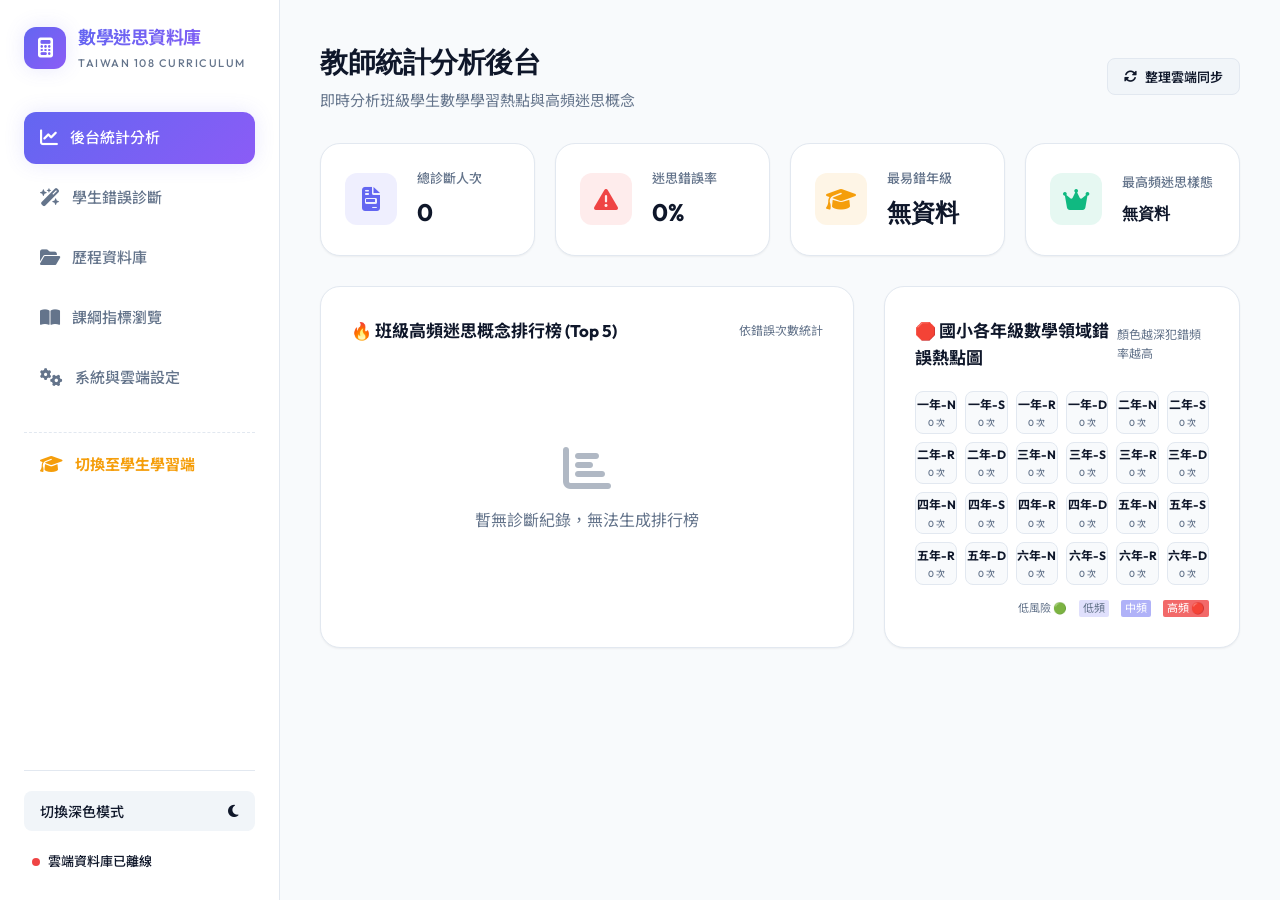
==== index.html @ 1e5485e3 "Initial commit of math misconception database" ====
<!DOCTYPE html>
<html lang="zh-Hant" data-theme="light">
<head>
    <meta charset="UTF-8">
    <meta name="viewport" content="width=device-width, initial-scale=1.0">
    <title>學生迷思概念資料庫</title>
    <!-- FontAwesome 圖標庫 -->
    <link rel="stylesheet" href="https://cdnjs.cloudflare.com/ajax/libs/font-awesome/6.4.0/css/all.min.css">
    <!-- 主樣式表 -->
    <link rel="stylesheet" href="style.css">
</head>
<body>

    <div class="app-container">
        <!-- 側邊導覽列 -->
        <aside class="sidebar">
            <div class="brand-section">
                <div class="brand-logo">
                    <i class="fa-solid fa-calculator"></i>
                </div>
                <div class="brand-name">
                    <h1>數學迷思資料庫</h1>
                    <p>Taiwan 108 Curriculum</p>
                </div>
            </div>

            <nav class="nav-menu">
                <div class="nav-item active" id="nav-dashboard" onclick="switchView('dashboard')">
                    <i class="fa-solid fa-chart-line"></i>
                    <span>後台統計分析</span>
                </div>
                <div class="nav-item" id="nav-diagnostic" onclick="switchView('diagnostic')">
                    <i class="fa-solid fa-wand-magic-sparkles"></i>
                    <span>學生錯誤診斷</span>
                </div>
                <div class="nav-item" id="nav-records" onclick="switchView('records')">
                    <i class="fa-solid fa-folder-open"></i>
                    <span>歷程資料庫</span>
                </div>
                <div class="nav-item" id="nav-curriculum" onclick="switchView('curriculum')">
                    <i class="fa-solid fa-book-open"></i>
                    <span>課綱指標瀏覽</span>
                </div>
                <div class="nav-item" id="nav-settings" onclick="switchView('settings')">
                    <i class="fa-solid fa-gears"></i>
                    <span>系統與雲端設定</span>
                </div>
                <a href="student.html" class="nav-item" style="text-decoration: none; margin-top: 20px; border-top: 1px dashed var(--border-color); border-radius: 0; padding-top: 20px;">
                    <i class="fa-solid fa-graduation-cap" style="color: #f59e0b;"></i>
                    <span style="color: #f59e0b; font-weight: bold;">切換至學生學習端</span>
                </a>
            </nav>

            <div class="sidebar-footer">
                <button class="theme-toggle-btn" onclick="toggleTheme()">
                    <span>切換深色模式</span>
                    <i class="fa-solid fa-moon" id="theme-icon"></i>
                </button>
                <div class="cloud-status">
                    <span class="status-dot" id="db-status-dot"></span>
                    <span id="db-status-text">雲端資料庫已離線</span>
                </div>
            </div>
        </aside>

        <!-- 主內容區域 -->
        <main class="main-content">

            <!-- VIEW 1: 後台統計分析 (Dashboard) -->
            <div id="view-dashboard" class="view-panel active">
                <div class="page-header">
                    <div>
                        <h2>教師統計分析後台</h2>
                        <p>即時分析班級學生數學學習熱點與高頻迷思概念</p>
                    </div>
                    <div>
                        <button class="btn btn-secondary btn-sm" onclick="syncDataFromServer()">
                            <i class="fa-solid fa-rotate"></i> 整理雲端同步
                        </button>
                    </div>
                </div>

                <!-- 統計摘要區 -->
                <div class="dashboard-stats">
                    <div class="card stat-card">
                        <div class="stat-icon primary">
                            <i class="fa-solid fa-file-invoice"></i>
                        </div>
                        <div class="stat-info">
                            <h4>總診斷人次</h4>
                            <p id="stat-total-diagnoses">0</p>
                        </div>
                    </div>
                    <div class="card stat-card">
                        <div class="stat-icon danger">
                            <i class="fa-solid fa-triangle-exclamation"></i>
                        </div>
                        <div class="stat-info">
                            <h4>迷思錯誤率</h4>
                            <p id="stat-error-rate">0%</p>
                        </div>
                    </div>
                    <div class="card stat-card">
                        <div class="stat-icon warning">
                            <i class="fa-solid fa-graduation-cap"></i>
                        </div>
                        <div class="stat-info">
                            <h4>最易錯年級</h4>
                            <p id="stat-worst-grade">無資料</p>
                        </div>
                    </div>
                    <div class="card stat-card">
                        <div class="stat-icon success">
                            <i class="fa-solid fa-crown"></i>
                        </div>
                        <div class="stat-info">
                            <h4>最高頻迷思樣態</h4>
                            <p id="stat-worst-misconception" style="font-size: 16px; margin-top: 8px;">無資料</p>
                        </div>
                    </div>
                </div>

                <!-- 圖表區 -->
                <div class="dashboard-charts">
                    <!-- 迷思排行榜 (SVG 繪製) -->
                    <div class="card chart-card">
                        <div class="chart-header">
                            <h3>🔥 班級高頻迷思概念排行榜 (Top 5)</h3>
                            <span class="upload-hint">依錯誤次數統計</span>
                        </div>
                        <div id="bar-chart-container" class="svg-chart-container">
                            <div class="result-placeholder" style="width: 100%;">
                                <i class="fa-solid fa-chart-bar"></i>
                                <p>暫無診斷紀錄，無法生成排行榜</p>
                            </div>
                        </div>
                    </div>

                    <!-- 年級/領域 學習熱點熱力圖 -->
                    <div class="card chart-card">
                        <div class="chart-header">
                            <h3>🛑 國小各年級數學領域錯誤熱點圖</h3>
                            <span class="upload-hint">顏色越深犯錯頻率越高</span>
                        </div>
                        <div class="heatmap-grid" id="heatmap-grid-container">
                            <!-- 由 JavaScript 動態渲染 6個年級 x 4個範疇 (N,S,R,D) -->
                        </div>
                        <div style="display: flex; justify-content: flex-end; gap: 12px; margin-top: 15px; font-size: 11px; color: var(--text-muted);">
                            <span>低風險 🟢</span>
                            <span style="background-color: rgba(99, 102, 241, 0.2); padding: 0 4px; border-radius: 2px;">低頻</span>
                            <span style="background-color: rgba(99, 102, 241, 0.5); padding: 0 4px; border-radius: 2px; color: white;">中頻</span>
                            <span style="background-color: rgba(239, 68, 68, 0.8); padding: 0 4px; border-radius: 2px; color: white;">高頻 🔴</span>
                        </div>
                    </div>
                </div>
            </div>

            <!-- VIEW 2: 學生錯誤診斷 (Diagnostic Tool) -->
            <div id="view-diagnostic" class="view-panel">
                <div class="page-header">
                    <div>
                        <h2>學生計算過程診斷</h2>
                        <p>輸入題目並上傳學生的手寫計算圖片，讓 Gemini AI 智慧分析錯誤類型與迷思概念</p>
                    </div>
                </div>

                <!-- API Key 未設定警告橫幅 -->
                <div id="api-warning-banner" class="api-warning-banner" style="display: none;">
                    <div class="warning-icon"><i class="fa-solid fa-triangle-exclamation"></i></div>
                    <div class="warning-text" style="flex-grow: 1;">
                        <strong>提醒：</strong> 本機尚未設定 Google Gemini API Key。您可以在此貼入金鑰，或切換至免金鑰的本地 AI 引擎：
                    </div>
                    <div class="quick-api-input" style="gap: 8px; flex-wrap: wrap;">
                        <input type="password" id="banner-api-key" placeholder="貼上 Groq API Key" style="max-width: 180px;">
                        <button onclick="saveQuickApiKey()">儲存金鑰</button>
                        <button onclick="switchToLocalEngine('local-simulation')" style="background-color: var(--success); color: white;">使用本地模擬 AI (免金鑰)</button>
                        <button onclick="switchToLocalEngine('local-ollama')" style="background-color: var(--secondary); color: white;">使用本地 Ollama</button>
                    </div>
                </div>

                <div class="split-layout">
                    <!-- 左側：輸入與上傳區 -->
                    <div class="card">
                        <h3 style="font-size: 18px; margin-bottom: 20px; font-weight: 700;">上傳診斷資料</h3>
                        
                        <div class="form-row">
                            <div class="form-group">
                                <label class="form-label" for="diag-student-name">學生姓名 <span style="color:var(--danger)">*</span></label>
                                <input type="text" id="diag-student-name" class="form-control" placeholder="輸入姓名 (例如：張小明)">
                            </div>
                            <div class="form-group">
                                <label class="form-label" for="diag-grade">年級 <span style="color:var(--danger)">*</span></label>
                                <select id="diag-grade" class="form-control">
                                    <option value="1">一年級</option>
                                    <option value="2">二年級</option>
                                    <option value="3">三年級</option>
                                    <option value="4">四年級</option>
                                    <option value="5" selected>五年級</option>
                                    <option value="6">六年級</option>
                                </select>
                            </div>
                        </div>

                        <div class="form-group">
                            <label class="form-label" for="diag-question">數學題目內容 <span style="font-weight: normal; font-size: 12px; color: var(--text-muted);">（若上傳的圖片中已包含題目內容，此欄可不填）</span></label>
                            <textarea id="diag-question" class="form-control" rows="2" placeholder="請輸入完整的數學問題（若已上傳合併題目與算式的照片，此欄可留空）"></textarea>
                        </div>

                        <div class="form-group">
                            <label class="form-label">計算過程圖片上傳 (支援手寫算式分析) <span style="color:var(--danger)">*</span></label>
                            <div class="upload-container" id="image-upload-zone" onclick="triggerFileInput()">
                                <div class="upload-icon">
                                    <i class="fa-solid fa-camera"></i>
                                </div>
                                <div class="upload-text">點擊此處 <span>拍照</span> 或 <span>上傳計算過程照片</span></div>
                                <div class="upload-hint">支援 JPG、PNG 圖片，檔案小於 5MB</div>
                                <input type="file" id="diag-image-file" style="display: none;" accept="image/*" onchange="handleFileSelect(event)">
                            </div>
                            <div class="preview-container" id="image-preview-container">
                                <img src="" id="image-preview" class="preview-image" alt="計算過程預覽">
                                <button class="remove-preview-btn" onclick="removeImagePreview()"><i class="fa-solid fa-xmark"></i></button>
                            </div>
                        </div>

                        <div class="form-group">
                            <label class="form-label" for="diag-calculation-text">計算過程文字 (選填 - 手打或 AI OCR 自動填入)</label>
                            <textarea id="diag-calculation-text" class="form-control" rows="2" placeholder="若無圖片，亦可直接在此輸入學生的計算步驟 (例如：1/2 + 1/3 = (1+1)/(2+3) = 2/5)"></textarea>
                        </div>

                        <div style="display: flex; gap: 12px; margin-top: 30px;">
                            <button class="btn btn-primary" id="btn-submit-diagnosis" onclick="runDiagnosis()" style="flex-grow: 1;">
                                <i class="fa-solid fa-brain"></i> 開始 AI 智慧診斷
                            </button>
                            <button class="btn btn-secondary" onclick="clearDiagnosisForm()">
                                重設
                            </button>
                        </div>
                    </div>

                    <!-- 右側：即時診斷結果 -->
                    <div class="card" id="diagnostic-result-panel" style="min-height: 500px;">
                        <div class="result-placeholder" id="diag-result-empty">
                            <i class="fa-solid fa-clipboard-question"></i>
                            <h3>等待診斷輸入</h3>
                            <p>在左側輸入學生計算資料並點選「開始 AI 智慧診斷」，診斷報告將呈現在此。</p>
                        </div>

                        <!-- 讀取狀態 -->
                        <div class="result-placeholder" id="diag-result-loading" style="display: none;">
                            <div class="spinner spinner-dark" style="width: 50px; height: 50px; border-width: 5px; margin-bottom: 20px;"></div>
                            <h3>AI 正在解析計算過程與手寫原圖...</h3>
                            <p id="loading-tip">正在提取算式並對比 108 課綱指標...</p>
                        </div>

                        <!-- 實際報告面板 -->
                        <div class="diagnostic-result-card" id="diag-result-content" style="display: none;">
                            <div style="display: flex; justify-content: space-between; align-items: flex-start; border-bottom: 1px solid var(--border-color); padding-bottom: 16px;">
                                <div>
                                    <h3 style="font-size: 20px; font-weight: 700;" id="result-student-title">學生：張小明</h3>
                                    <p class="upload-hint" id="result-date-title">診斷時間：2026/06/13</p>
                                </div>
                                <div id="result-correct-badge">
                                    <span class="badge badge-danger"><i class="fa-solid fa-circle-xmark"></i> 計算錯誤</span>
                                </div>
                            </div>

                            <div class="result-badge-row">
                                <span class="badge badge-info" id="result-grade-badge">五年級</span>
                                <span class="badge badge-primary" id="result-node-badge" style="background-color:rgba(99, 102, 241, 0.1); color:var(--primary);">N-5-4 異分母加減</span>
                            </div>

                            <div class="form-group">
                                <div class="result-section-title">對應課綱指標說明</div>
                                <p id="result-node-desc" style="font-size: 14px; color: var(--text-muted); padding-left: 4px;">利用通分進行異分母分數的加法與減法計算。</p>
                            </div>

                            <div class="form-group">
                                <div class="result-section-title">定位數學迷思概念樣態</div>
                                <div style="background-color: rgba(239, 68, 68, 0.04); border: 1px solid rgba(239, 68, 68, 0.15); border-radius: var(--radius-sm); padding: 14px;">
                                    <h4 style="font-size: 15px; color: var(--danger); font-weight: 700; display: flex; align-items: center; gap: 8px;">
                                        <i class="fa-solid fa-triangle-exclamation"></i>
                                        <span id="result-error-name">分子分母直接相加</span>
                                    </h4>
                                    <p id="result-error-desc" style="font-size: 13px; color: var(--text-muted); margin-top: 6px;">在進行分數加減時，直接將分子加分子、分母加分母，未進行通分。</p>
                                </div>
                            </div>

                            <div class="form-group">
                                <div class="result-section-title">手寫算式步驟診斷歷程</div>
                                <ul class="step-list" id="result-steps-list">
                                    <!-- 動態生成步驟 -->
                                </ul>
                            </div>

                            <div class="form-group">
                                <div class="result-section-title">💡 針對性補救教學建議</div>
                                <div class="remediation-box">
                                    <p id="result-remediation" style="font-size: 14px; line-height: 1.6;">利用圖形表徵（如圓餅圖或方格紙）引導學生理解分數代表等分單位的概念。說明 1/2 與 1/3 代表不同大小的切片，不能直接將個數相加...</p>
                                </div>
                            </div>

                            <div style="display: flex; gap: 12px; justify-content: flex-end; margin-top: 15px;">
                                <button class="btn btn-secondary btn-sm" onclick="printCurrentReport()">
                                    <i class="fa-solid fa-print"></i> 列印診斷報告
                                </button>
                            </div>
                        </div>
                    </div>
                </div>
            </div>

            <!-- VIEW 3: 歷程資料庫 (Records) -->
            <div id="view-records" class="view-panel">
                <div class="page-header">
                    <div>
                        <h2>歷程診斷資料庫</h2>
                        <p>檢視、篩選並管理所有學生的歷史迷思概念紀錄</p>
                    </div>
                </div>

                <div class="card">
                    <!-- 篩選列 -->
                    <div class="filter-bar">
                        <div class="search-input-wrapper">
                            <i class="fa-solid fa-magnifying-glass"></i>
                            <input type="text" id="filter-search-name" class="form-control" placeholder="搜尋學生姓名..." oninput="applyFilters()">
                        </div>

                        <select id="filter-grade" class="filter-select" onchange="applyFilters()">
                            <option value="">所有年級</option>
                            <option value="1">一年級</option>
                            <option value="2">二年級</option>
                            <option value="3">三年級</option>
                            <option value="4">四年級</option>
                            <option value="5">五年級</option>
                            <option value="6">六年級</option>
                        </select>

                        <select id="filter-domain" class="filter-select" onchange="applyFilters()">
                            <option value="">所有數學範疇</option>
                            <option value="N">數與量</option>
                            <option value="S">空間與形狀</option>
                            <option value="R">關係</option>
                            <option value="D">資料與不確定性</option>
                        </select>

                        <select id="filter-status" class="filter-select" onchange="applyFilters()">
                            <option value="">所有診斷結果</option>
                            <option value="incorrect">有迷思概念 (答錯)</option>
                            <option value="correct">完全正確</option>
                        </select>

                        <button class="btn btn-secondary" style="padding: 10px 16px;" onclick="resetFilters()">
                            清除篩選
                        </button>
                    </div>

                    <!-- 資料表格 -->
                    <div class="table-container">
                        <table class="records-table">
                            <thead>
                                <tr>
                                    <th>學生</th>
                                    <th>年級</th>
                                    <th>對應課綱指標</th>
                                    <th>診斷迷思樣態</th>
                                    <th>是否正確</th>
                                    <th>診斷日期</th>
                                    <th style="text-align: right;">操作</th>
                                </tr>
                            </thead>
                            <tbody id="records-table-body">
                                <!-- 由 JS 動態繪製 -->
                                <tr>
                                    <td colspan="7" style="text-align: center; color: var(--text-muted); padding: 40px 0;">
                                        <i class="fa-solid fa-spinner fa-spin" style="margin-right: 8px;"></i> 載入資料庫中...
                                    </td>
                                </tr>
                            </tbody>
                        </table>
                    </div>
                </div>
            </div>

            <!-- VIEW 4: 課綱指標瀏覽 (Curriculum Browser) -->
            <div id="view-curriculum" class="view-panel">
                <div class="page-header">
                    <div>
                        <h2>108 課綱國小數學指標瀏覽</h2>
                        <p>依年級查閱臺灣教育部國小數學學習內容 (N, S, R, D) 與預設之常見學生迷思樣態</p>
                    </div>
                </div>

                <div class="card">
                    <!-- 年級切換 Tabs -->
                    <div class="grade-tabs">
                        <div class="grade-tab active" data-grade="1" onclick="switchGradeTab(1)">一年級</div>
                        <div class="grade-tab" data-grade="2" onclick="switchGradeTab(2)">二年級</div>
                        <div class="grade-tab" data-grade="3" onclick="switchGradeTab(3)">三年級</div>
                        <div class="grade-tab" data-grade="4" onclick="switchGradeTab(4)">四年級</div>
                        <div class="grade-tab" data-grade="5" onclick="switchGradeTab(5)">五年級</div>
                        <div class="grade-tab" data-grade="6" onclick="switchGradeTab(6)">六年級</div>
                    </div>

                    <!-- 課綱卡片清單 -->
                    <div class="curriculum-list" id="curriculum-cards-container">
                        <!-- 由 JS 動態繪製 -->
                    </div>
                </div>
            </div>

            <!-- VIEW 5: 系統與雲端設定 (Settings) -->
            <div id="view-settings" class="view-panel">
                <div class="page-header">
                    <div>
                        <h2>系統設定與金鑰配置</h2>
                        <p>設定您的 Groq API 與 Supabase 雲端資料庫連線</p>
                    </div>
                </div>

                <div class="settings-grid">
                    <!-- 區塊一：Groq API 配置 -->
                    <div class="card">
                        <div class="settings-section-title">
                            <i class="fa-solid fa-key" style="color: var(--primary); margin-right: 8px;"></i>
                            Groq API 設定
                        </div>
                        
                        <div class="form-group">
                            <label class="form-label" for="setting-groq-key">Groq API Key <span style="color:var(--danger)">*</span></label>
                            <input type="password" id="setting-groq-key" class="form-control" placeholder="輸入以 Groq Console 獲取的 API_KEY">
                            <p class="upload-hint" style="margin-top: 6px;">⚠️ 備註：此金鑰僅會加密儲存於您本機瀏覽器的 localStorage 中，不會流向其他伺服器，安全無虞。</p>
                        </div>

                        <div class="form-row">
                            <div class="form-group">
                                <label class="form-label" for="setting-groq-model">預設診斷模型 / 引擎</label>
                                <select id="setting-groq-model" class="form-control" onchange="toggleApiKeyRequired()">
                                    <option value="llama-3.3-70b-versatile" selected>Groq LLaMA3 70B (推薦：雲端大模型)</option>
                                    <option value="llama-3.1-8b-instant">Groq LLaMA3 8B (雲端極速模型)</option>
                                    <option value="mixtral-8x7b-32768">Groq Mixtral 8x7B (雲端多模專家)</option>
                                    <option value="local-simulation">本地模擬 AI 引擎 (免金鑰，100% 離線運作)</option>
                                    <option value="local-ollama">本地 Ollama 服務 (免金鑰，需開啟 Ollama)</option>
                                </select>
                            </div>
                        </div>

                        <div class="form-group" id="ollama-model-group" style="display: none;">
                            <label class="form-label" for="setting-ollama-model">Ollama 模型名稱</label>
                            <input type="text" id="setting-ollama-model" class="form-control" value="qwen2.5:3b" placeholder="例如: qwen2.5:3b, qwen2.5, llama3 等">
                            <p class="upload-hint" style="margin-top: 4px;">請確保您的 Ollama 服務已啟動，且已下載此模型。需在啟動時設定環境變數 OLLAMA_ORIGINS="*" 以防 CORS 阻擋。</p>
                        </div>

                        <button class="btn btn-primary" onclick="saveGroqSettings()">
                            儲存設定
                        </button>
                    </div>

                    <!-- 區塊二：Supabase 雲端同步配置 -->
                    <div class="card">
                        <div class="settings-section-title">
                            <i class="fa-solid fa-cloud" style="color: var(--secondary); margin-right: 8px;"></i>
                            Supabase 雲端同步設定
                        </div>

                        <div class="form-group">
                            <label class="form-label" for="setting-supabase-url">Supabase Project URL</label>
                            <input type="text" id="setting-supabase-url" class="form-control" placeholder="https://your-project.supabase.co">
                        </div>

                        <div class="form-group">
                            <label class="form-label" for="setting-supabase-key">Supabase Anon Key (Public)</label>
                            <input type="password" id="setting-supabase-key" class="form-control" placeholder="Public anon-key for your database">
                        </div>

                        <div class="form-row">
                            <div class="form-group">
                                <label class="form-label" for="setting-teacher-id">教師識別識別碼 (Teacher ID)</label>
                                <input type="text" id="setting-teacher-id" class="form-control" value="admin">
                                <p class="upload-hint" style="margin-top: 4px;">用以區分不同教師帳號上傳的資料。</p>
                            </div>
                        </div>

                        <div style="display: flex; gap: 12px; margin-top: 15px; flex-wrap: wrap;">
                            <button class="btn btn-primary" onclick="saveSupabaseSettings()">
                                儲存雲端設定
                            </button>
                            <button class="btn btn-secondary" onclick="testSupabaseConnection()">
                                測試資料庫連線
                            </button>
                            <button class="btn btn-secondary" onclick="syncOfflineRecords()">
                                <i class="fa-solid fa-cloud-arrow-up"></i> 同步離線資料
                            </button>
                        </div>
                    </div>

                    <!-- 區塊三：資料備份與匯出區 -->
                    <div class="card">
                        <div class="settings-section-title">
                            <i class="fa-solid fa-database" style="color: var(--success); margin-right: 8px;"></i>
                            本地資料備份與管理 (匯出/匯入)
                        </div>

                        <p style="font-size: 14px; color: var(--text-muted); margin-bottom: 20px;">
                            您可以將本地儲存的所有學生診斷歷程資料匯出為 JSON 備份檔，以利在不同裝置間分享，或是重新匯入。
                        </p>

                        <div style="display: flex; gap: 12px; flex-wrap: wrap;">
                            <button class="btn btn-secondary" onclick="exportDatabaseAsJSON()">
                                <i class="fa-solid fa-download"></i> 匯出 JSON 資料庫
                            </button>
                            <button class="btn btn-secondary" onclick="triggerJSONImport()">
                                <i class="fa-solid fa-upload"></i> 匯入 JSON 資料庫
                            </button>
                            <input type="file" id="import-json-file" style="display: none;" accept=".json" onchange="importDatabaseFromJSON(event)">
                        </div>

                        <div style="margin-top: 40px; border-top: 1px solid var(--border-color); padding-top: 20px;">
                            <h4 style="color: var(--danger); font-size: 15px; font-weight: 700; margin-bottom: 8px;">危險操作區</h4>
                            <p style="font-size: 13px; color: var(--text-muted); margin-bottom: 15px;">警告：清空將會刪除您當前教師 ID 帳號在雲端及本地端的所有診斷紀錄，刪除後將無法還原！</p>
                            <button class="btn btn-danger btn-sm" onclick="dangerClearAllRecords()">
                                <i class="fa-solid fa-trash-can"></i> 清空資料庫所有診斷紀錄
                            </button>
                        </div>
                    </div>
                </div>
            </div>

        </main>
    </div>

    <!-- 彈出式詳情抽屜面板 (Drawer) -->
    <div class="drawer-overlay" id="drawer-overlay" onclick="closeDrawer(event)">
        <div class="drawer-content" onclick="event.stopPropagation()">
            <div class="drawer-header">
                <h3 id="drawer-title">診斷詳情報告</h3>
                <button class="close-drawer-btn" onclick="toggleDrawer(false)">
                    <i class="fa-solid fa-xmark"></i>
                </button>
            </div>
            <div class="drawer-body" id="drawer-body-content">
                <!-- 由 JS 動態渲染內容 -->
            </div>
            <div class="drawer-footer">
                <button class="btn btn-secondary" onclick="printDrawerReport()">
                    <i class="fa-solid fa-print"></i> 列印報告
                </button>
                <button class="btn btn-danger" id="drawer-btn-delete" onclick="deleteDrawerRecord()">
                    <i class="fa-solid fa-trash"></i> 刪除紀錄
                </button>
            </div>
        </div>
    </div>

    <!-- 可列印的報告模板 (Print Container) -->
    <div class="print-container" id="print-report-container">
        <div class="print-card">
            <div class="print-header">
                <div>
                    <div class="print-title">學生數學迷思概念診斷報告</div>
                    <div class="print-meta" id="print-meta-info">學生：張小明 | 年級：五年級 | 日期：2026/06/13</div>
                </div>
                <div style="font-size: 18px; font-weight: bold; border: 2px solid red; padding: 4px 8px; color: red;">
                    診斷：有迷思概念
                </div>
            </div>

            <div class="print-section">
                <div class="print-section-title">一、 診斷數學題目</div>
                <p id="print-question-text" style="font-size: 15px;">1/2 + 1/3 = ?</p>
            </div>

            <div class="print-section" id="print-image-section">
                <div class="print-section-title">二、 學生計算過程原圖</div>
                <img src="" id="print-calc-img" class="print-img" alt="手寫過程">
            </div>

            <div class="print-section">
                <div class="print-section-title">三、 計算過程文字</div>
                <p id="print-calc-text" style="font-size: 14px; font-family: monospace; white-space: pre-wrap;">1/2 + 1/3 = 2/5</p>
            </div>

            <div class="print-section">
                <div class="print-section-title">四、 對應 108 課綱指標</div>
                <p><strong id="print-node-code">N-5-4</strong> - <span id="print-node-title">異分母分數的加減</span></p>
                <p id="print-node-desc" style="font-size: 13px; color: #555; margin-top: 4px;">利用通分進行異分母分數的加法與減法計算。</p>
            </div>

            <div class="print-section">
                <div class="print-section-title">五、 診斷迷思概念樣態</div>
                <p><strong id="print-error-name" style="color: red;">分子分母直接相加</strong></p>
                <p id="print-error-desc" style="font-size: 13px; color: #555; margin-top: 4px;">在進行分數加減時，直接將分子加分子、分母加分母，未通分。</p>
            </div>

            <div class="print-section">
                <div class="print-section-title">六、 計算步驟分析報告</div>
                <ul class="step-list" id="print-steps-list" style="padding-left: 0;">
                    <!-- 動態步驟 -->
                </ul>
            </div>

            <div class="print-section">
                <div class="print-section-title">七、 補救教學與個別指導建議</div>
                <div style="border: 1px solid #ccc; padding: 15px; border-radius: 8px; font-size: 14px; line-height: 1.5;" id="print-remediation-text">
                    補救建議說明...
                </div>
            </div>
        </div>
    </div>

    <!-- 吐司通知容器 -->
    <div class="toast-container" id="toast-container"></div>

    <!-- 載入 Supabase JS SDK (自帶 Client 工廠) -->
    <script src="https://cdn.jsdelivr.net/npm/@supabase/supabase-js@2"></script>
    
    <!-- 應用程式邏輯檔案 -->
    <script src="data.js"></script>
    <script src="db.js"></script>
    <script src="app.js"></script>
</body>
</html>
---- style.css ----
/* ===================================================
   臺灣 108 課綱國小數學迷思概念資料庫 - Premium Style Sheet
   =================================================== */

@import url('https://fonts.googleapis.com/css2?family=Inter:wght@300;400;500;600;700&family=Outfit:wght@400;500;600;700&family=Noto+Sans+TC:wght@300;400;500;700&display=swap');

:root {
    /* 主題色彩變數 - 預設淺色模式 */
    --font-sans: 'Outfit', 'Inter', 'Noto Sans TC', sans-serif;
    
    --primary: #6366f1;
    --primary-hover: #4f46e5;
    --primary-gradient: linear-gradient(135deg, #6366f1, #8b5cf6);
    --secondary: #06b6d4;
    --secondary-gradient: linear-gradient(135deg, #06b6d4, #3b82f6);
    
    --success: #10b981;
    --warning: #f59e0b;
    --danger: #ef4444;
    --info: #3b82f6;
    
    --bg-app: #f8fafc;
    --bg-card: #ffffff;
    --bg-sidebar: #ffffff;
    --bg-input: #f1f5f9;
    
    --text-main: #0f172a;
    --text-muted: #64748b;
    --text-white: #ffffff;
    
    --border-color: #e2e8f0;
    --border-hover: #cbd5e1;
    
    --shadow-sm: 0 1px 2px 0 rgba(0, 0, 0, 0.05);
    --shadow-md: 0 4px 6px -1px rgba(0, 0, 0, 0.1), 0 2px 4px -1px rgba(0, 0, 0, 0.06);
    --shadow-lg: 0 10px 15px -3px rgba(0, 0, 0, 0.1), 0 4px 6px -2px rgba(0, 0, 0, 0.05);
    --shadow-glow: 0 0 20px rgba(99, 102, 241, 0.15);
    
    --radius-sm: 8px;
    --radius-md: 12px;
    --radius-lg: 20px;
    --radius-full: 9999px;
    
    --transition-fast: 0.15s ease;
    --transition-normal: 0.25s ease;
    --transition-slow: 0.4s cubic-bezier(0.16, 1, 0.3, 1);
}

/* 深色模式變數 */
[data-theme="dark"] {
    --bg-app: #0b0f19;
    --bg-card: #151f32;
    --bg-sidebar: #111827;
    --bg-input: #1e293b;
    
    --text-main: #f8fafc;
    --text-muted: #94a3b8;
    
    --border-color: #2e3c54;
    --border-hover: #3e5270;
    
    --shadow-sm: 0 1px 2px 0 rgba(0, 0, 0, 0.5);
    --shadow-md: 0 4px 6px -1px rgba(0, 0, 0, 0.3), 0 2px 4px -1px rgba(0, 0, 0, 0.2);
    --shadow-lg: 0 10px 15px -3px rgba(0, 0, 0, 0.4), 0 4px 6px -2px rgba(0, 0, 0, 0.3);
    --shadow-glow: 0 0 25px rgba(99, 102, 241, 0.25);
}

/* Base Styles */
* {
    box-sizing: border-box;
    margin: 0;
    padding: 0;
}

body {
    font-family: var(--font-sans);
    background-color: var(--bg-app);
    color: var(--text-main);
    line-height: 1.6;
    transition: background-color var(--transition-normal), color var(--transition-normal);
    min-height: 100vh;
    overflow-x: hidden;
}

a {
    color: var(--primary);
    text-decoration: none;
    transition: color var(--transition-fast);
}
a:hover {
    color: var(--primary-hover);
}

button, input, select, textarea {
    font-family: inherit;
}

/* App Layout */
.app-container {
    display: flex;
    min-height: 100vh;
}

/* Sidebar Navigation */
.sidebar {
    width: 280px;
    background-color: var(--bg-sidebar);
    border-right: 1px solid var(--border-color);
    display: flex;
    flex-direction: column;
    padding: 24px;
    position: fixed;
    height: 100vh;
    z-index: 100;
    transition: background-color var(--transition-normal), border-color var(--transition-normal);
}

.brand-section {
    display: flex;
    align-items: center;
    gap: 12px;
    margin-bottom: 40px;
}

.brand-logo {
    width: 42px;
    height: 42px;
    background: var(--primary-gradient);
    border-radius: var(--radius-md);
    display: flex;
    align-items: center;
    justify-content: center;
    color: white;
    font-size: 20px;
    font-weight: bold;
    box-shadow: var(--shadow-glow);
}

.brand-name h1 {
    font-size: 18px;
    font-weight: 700;
    letter-spacing: -0.5px;
    background: var(--primary-gradient);
    -webkit-background-clip: text;
    -webkit-text-fill-color: transparent;
}

.brand-name p {
    font-size: 11px;
    color: var(--text-muted);
    font-weight: 500;
    text-transform: uppercase;
    letter-spacing: 1.5px;
    margin-top: 2px;
}

.nav-menu {
    list-style: none;
    display: flex;
    flex-direction: column;
    gap: 8px;
    flex-grow: 1;
}

.nav-item {
    display: flex;
    align-items: center;
    gap: 12px;
    padding: 14px 16px;
    border-radius: var(--radius-md);
    cursor: pointer;
    font-weight: 500;
    font-size: 15px;
    color: var(--text-muted);
    transition: all var(--transition-normal);
}

.nav-item i {
    font-size: 18px;
}

.nav-item:hover {
    background-color: var(--bg-input);
    color: var(--text-main);
}

.nav-item.active {
    background: var(--primary-gradient);
    color: var(--text-white);
    box-shadow: var(--shadow-glow);
}

.sidebar-footer {
    border-top: 1px solid var(--border-color);
    padding-top: 20px;
    display: flex;
    flex-direction: column;
    gap: 16px;
}

.theme-toggle-btn {
    display: flex;
    align-items: center;
    justify-content: space-between;
    padding: 10px 16px;
    border-radius: var(--radius-sm);
    background-color: var(--bg-input);
    border: none;
    cursor: pointer;
    color: var(--text-main);
    font-weight: 500;
    font-size: 14px;
    transition: all var(--transition-fast);
}
.theme-toggle-btn:hover {
    background-color: var(--border-color);
}

.cloud-status {
    display: flex;
    align-items: center;
    gap: 8px;
    font-size: 13px;
    font-weight: 500;
    padding: 4px 8px;
}

.status-dot {
    width: 8px;
    height: 8px;
    border-radius: 50%;
    background-color: var(--danger);
    display: inline-block;
}
.status-dot.online {
    background-color: var(--success);
}

/* Main Content Area */
.main-content {
    flex-grow: 1;
    margin-left: 280px;
    padding: 40px;
    min-height: 100vh;
    display: flex;
    flex-direction: column;
}

/* Views Wrapper */
.view-panel {
    display: none;
    animation: fadeIn var(--transition-normal) forwards;
}

.view-panel.active {
    display: block;
}

@keyframes fadeIn {
    from { opacity: 0; transform: translateY(8px); }
    to { opacity: 1; transform: translateY(0); }
}

/* Page Header */
.page-header {
    margin-bottom: 30px;
    display: flex;
    justify-content: space-between;
    align-items: center;
}

.page-header h2 {
    font-size: 28px;
    font-weight: 700;
    letter-spacing: -0.5px;
    font-family: 'Outfit', sans-serif;
}

.page-header p {
    color: var(--text-muted);
    font-size: 15px;
    margin-top: 4px;
}

/* Card UI Component */
.card {
    background-color: var(--bg-card);
    border: 1px solid var(--border-color);
    border-radius: var(--radius-lg);
    padding: 30px;
    box-shadow: var(--shadow-sm);
    transition: all var(--transition-normal);
    position: relative;
    overflow: hidden;
}

.card:hover {
    box-shadow: var(--shadow-md);
    border-color: var(--border-hover);
}

/* Glassmorphism Background Accent */
.glass-effect {
    backdrop-filter: blur(12px);
    background: rgba(255, 255, 255, 0.75);
}
[data-theme="dark"] .glass-effect {
    background: rgba(21, 31, 50, 0.7);
}

/* Buttons Style */
.btn {
    display: inline-flex;
    align-items: center;
    justify-content: center;
    gap: 8px;
    padding: 12px 24px;
    border-radius: var(--radius-md);
    font-weight: 600;
    font-size: 15px;
    border: none;
    cursor: pointer;
    transition: all var(--transition-normal);
}

.btn-primary {
    background: var(--primary-gradient);
    color: var(--text-white);
    box-shadow: 0 4px 14px rgba(99, 102, 241, 0.3);
}
.btn-primary:hover {
    transform: translateY(-1px);
    box-shadow: 0 6px 20px rgba(99, 102, 241, 0.45);
}
.btn-primary:active {
    transform: translateY(1px);
}

.btn-secondary {
    background-color: var(--bg-input);
    color: var(--text-main);
    border: 1px solid var(--border-color);
}
.btn-secondary:hover {
    background-color: var(--border-color);
}

.btn-danger {
    background-color: var(--danger);
    color: var(--text-white);
    box-shadow: 0 4px 12px rgba(239, 68, 68, 0.2);
}
.btn-danger:hover {
    background-color: #dc2626;
    transform: translateY(-1px);
}

.btn-sm {
    padding: 8px 16px;
    font-size: 13px;
    border-radius: var(--radius-sm);
}

.btn:disabled {
    opacity: 0.6;
    cursor: not-allowed;
    transform: none !important;
    box-shadow: none !important;
}

/* Form inputs */
.form-group {
    margin-bottom: 20px;
}

.form-label {
    display: block;
    font-size: 14px;
    font-weight: 600;
    margin-bottom: 8px;
    color: var(--text-main);
}

.form-control {
    width: 100%;
    padding: 12px 16px;
    border-radius: var(--radius-md);
    border: 1px solid var(--border-color);
    background-color: var(--bg-input);
    color: var(--text-main);
    font-size: 15px;
    transition: all var(--transition-fast);
}

.form-control:focus {
    outline: none;
    border-color: var(--primary);
    background-color: var(--bg-card);
    box-shadow: 0 0 0 3px rgba(99, 102, 241, 0.15);
}

textarea.form-control {
    resize: vertical;
    min-height: 100px;
}

.form-row {
    display: grid;
    grid-template-columns: repeat(auto-fit, minmax(200px, 1fr));
    gap: 20px;
}

/* Upload Component UI */
.upload-container {
    border: 2px dashed var(--border-color);
    border-radius: var(--radius-md);
    padding: 40px 20px;
    text-align: center;
    background-color: var(--bg-app);
    cursor: pointer;
    transition: all var(--transition-normal);
    display: flex;
    flex-direction: column;
    align-items: center;
    gap: 12px;
}

.upload-container:hover {
    border-color: var(--primary);
    background-color: rgba(99, 102, 241, 0.04);
}

.upload-icon {
    font-size: 36px;
    color: var(--primary);
    background: rgba(99, 102, 241, 0.1);
    width: 68px;
    height: 68px;
    border-radius: 50%;
    display: flex;
    align-items: center;
    justify-content: center;
    margin-bottom: 8px;
}

.upload-text {
    font-size: 15px;
    font-weight: 500;
}

.upload-text span {
    color: var(--primary);
    font-weight: 600;
}

.upload-hint {
    font-size: 12px;
    color: var(--text-muted);
}

.preview-container {
    position: relative;
    max-width: 100%;
    margin-top: 15px;
    display: none;
}

.preview-image {
    max-height: 250px;
    border-radius: var(--radius-sm);
    box-shadow: var(--shadow-md);
    border: 1px solid var(--border-color);
}

.remove-preview-btn {
    position: absolute;
    top: -10px;
    right: -10px;
    background-color: var(--danger);
    color: white;
    border: none;
    border-radius: 50%;
    width: 24px;
    height: 24px;
    cursor: pointer;
    display: flex;
    align-items: center;
    justify-content: center;
    font-size: 12px;
    box-shadow: var(--shadow-sm);
}

/* Split view layout (e.g. Diagnostic Input / Output) */
.split-layout {
    display: grid;
    grid-template-columns: 1fr 1fr;
    gap: 30px;
}

@media (max-width: 992px) {
    .split-layout {
        grid-template-columns: 1fr;
    }
}

/* Diagnostic Result Panel Card */
.result-placeholder {
    display: flex;
    flex-direction: column;
    align-items: center;
    justify-content: center;
    height: 100%;
    color: var(--text-muted);
    text-align: center;
    padding: 40px;
}

.result-placeholder i {
    font-size: 48px;
    margin-bottom: 16px;
    opacity: 0.5;
}

.diagnostic-result-card {
    display: flex;
    flex-direction: column;
    gap: 20px;
}

.result-badge-row {
    display: flex;
    gap: 12px;
    flex-wrap: wrap;
}

.badge {
    display: inline-flex;
    align-items: center;
    gap: 6px;
    padding: 6px 12px;
    border-radius: var(--radius-full);
    font-size: 13px;
    font-weight: 600;
}

.badge-success {
    background-color: rgba(16, 185, 129, 0.1);
    color: var(--success);
}

.badge-danger {
    background-color: rgba(239, 68, 68, 0.1);
    color: var(--danger);
}

.badge-info {
    background-color: rgba(59, 130, 246, 0.1);
    color: var(--info);
}

.badge-warning {
    background-color: rgba(245, 158, 11, 0.1);
    color: var(--warning);
}

.result-section-title {
    font-size: 15px;
    font-weight: 700;
    color: var(--text-main);
    border-left: 4px solid var(--primary);
    padding-left: 10px;
    margin-bottom: 10px;
}

.step-list {
    list-style: none;
    display: flex;
    flex-direction: column;
    gap: 8px;
    padding-top: 8px;
}

.step-item {
    padding: 10px 14px;
    border-radius: var(--radius-sm);
    background-color: var(--bg-app);
    border-left: 3px solid var(--border-color);
    font-size: 14px;
}

.step-item.has-error {
    background-color: rgba(239, 68, 68, 0.05);
    border-left-color: var(--danger);
    color: var(--danger);
    font-weight: 500;
}

.remediation-box {
    background: linear-gradient(135deg, rgba(99, 102, 241, 0.05), rgba(6, 182, 212, 0.05));
    border: 1px solid rgba(99, 102, 241, 0.2);
    border-radius: var(--radius-md);
    padding: 16px;
}

/* Teacher Dashboard Layout */
.dashboard-stats {
    display: grid;
    grid-template-columns: repeat(auto-fit, minmax(200px, 1fr));
    gap: 20px;
    margin-bottom: 30px;
}

.stat-card {
    padding: 24px;
    display: flex;
    align-items: center;
    gap: 20px;
}

.stat-icon {
    width: 52px;
    height: 52px;
    border-radius: var(--radius-md);
    display: flex;
    align-items: center;
    justify-content: center;
    font-size: 24px;
}

.stat-icon.primary {
    background-color: rgba(99, 102, 241, 0.1);
    color: var(--primary);
}

.stat-icon.success {
    background-color: rgba(16, 185, 129, 0.1);
    color: var(--success);
}

.stat-icon.warning {
    background-color: rgba(245, 158, 11, 0.1);
    color: var(--warning);
}

.stat-icon.danger {
    background-color: rgba(239, 68, 68, 0.1);
    color: var(--danger);
}

.stat-info h4 {
    font-size: 13px;
    color: var(--text-muted);
    font-weight: 500;
}

.stat-info p {
    font-size: 24px;
    font-weight: 700;
    font-family: 'Outfit', sans-serif;
    margin-top: 4px;
}

.dashboard-charts {
    display: grid;
    grid-template-columns: 3fr 2fr;
    gap: 30px;
    margin-bottom: 30px;
}

@media (max-width: 992px) {
    .dashboard-charts {
        grid-template-columns: 1fr;
    }
}

.chart-card {
    min-height: 350px;
}

.chart-header {
    display: flex;
    justify-content: space-between;
    align-items: center;
    margin-bottom: 20px;
}

.chart-header h3 {
    font-size: 17px;
    font-weight: 700;
}

/* Custom SVG Bar Chart Styles */
.svg-chart-container {
    width: 100%;
    height: 250px;
    display: flex;
    align-items: flex-end;
}

.bar-chart-y-axis {
    display: flex;
    flex-direction: column;
    justify-content: space-between;
    height: 100%;
    padding-right: 12px;
    font-size: 11px;
    color: var(--text-muted);
    border-right: 1px solid var(--border-color);
}

.bar-chart-body {
    flex-grow: 1;
    height: 100%;
    display: flex;
    justify-content: space-around;
    align-items: flex-end;
    padding-left: 12px;
    position: relative;
}

.bar-item {
    display: flex;
    flex-direction: column;
    align-items: center;
    flex-grow: 1;
    max-width: 50px;
    gap: 8px;
    height: 100%;
    justify-content: flex-end;
}

.bar-rect {
    width: 80%;
    background: var(--primary-gradient);
    border-radius: var(--radius-sm) var(--radius-sm) 0 0;
    transition: height var(--transition-slow);
    min-height: 4px;
    position: relative;
    cursor: pointer;
}
.bar-rect:hover {
    filter: brightness(1.1);
}

.bar-rect::after {
    content: attr(data-value);
    position: absolute;
    top: -22px;
    left: 50%;
    transform: translateX(-50%);
    font-size: 11px;
    font-weight: 700;
    color: var(--text-main);
}

.bar-label {
    font-size: 10px;
    color: var(--text-muted);
    text-align: center;
    white-space: nowrap;
    overflow: hidden;
    text-overflow: ellipsis;
    width: 100%;
}

/* Grid Hotspot Heatmap */
.heatmap-grid {
    display: grid;
    grid-template-columns: repeat(6, 1fr);
    gap: 8px;
}

.heatmap-cell {
    aspect-ratio: 1;
    border-radius: var(--radius-sm);
    background-color: var(--bg-app);
    display: flex;
    flex-direction: column;
    align-items: center;
    justify-content: center;
    font-size: 12px;
    font-weight: 700;
    position: relative;
    cursor: pointer;
    transition: all var(--transition-fast);
    border: 1px solid var(--border-color);
}
.heatmap-cell:hover {
    transform: scale(1.05);
    z-index: 10;
    border-color: var(--primary);
}

.heatmap-cell span {
    font-size: 9px;
    color: var(--text-muted);
    font-weight: 500;
    margin-top: 2px;
}

/* Heatmap Colors based on value */
.heat-0 { background-color: var(--bg-app); }
.heat-1 { background-color: rgba(99, 102, 241, 0.15); color: #4f46e5; }
.heat-2 { background-color: rgba(99, 102, 241, 0.3); color: #4338ca; }
.heat-3 { background-color: rgba(99, 102, 241, 0.55); color: white; }
.heat-4 { background-color: rgba(239, 68, 68, 0.7); color: white; }
.heat-5 { background-color: rgba(239, 68, 68, 0.9); color: white; }

/* Filter Section */
.filter-bar {
    display: flex;
    gap: 16px;
    margin-bottom: 24px;
    flex-wrap: wrap;
    align-items: center;
}

.search-input-wrapper {
    position: relative;
    flex-grow: 1;
    min-width: 250px;
}

.search-input-wrapper i {
    position: absolute;
    left: 14px;
    top: 50%;
    transform: translateY(-50%);
    color: var(--text-muted);
}

.search-input-wrapper input {
    padding-left: 40px;
}

.filter-select {
    min-width: 140px;
    padding: 10px 14px;
    border-radius: var(--radius-sm);
    border: 1px solid var(--border-color);
    background-color: var(--bg-card);
    color: var(--text-main);
    cursor: pointer;
}

/* Records Table */
.table-container {
    overflow-x: auto;
    margin-top: 15px;
}

.records-table {
    width: 100%;
    border-collapse: collapse;
    text-align: left;
    font-size: 14px;
}

.records-table th {
    background-color: var(--bg-app);
    padding: 16px;
    font-weight: 600;
    color: var(--text-muted);
    border-bottom: 1px solid var(--border-color);
}

.records-table td {
    padding: 16px;
    border-bottom: 1px solid var(--border-color);
    vertical-align: middle;
}

.records-table tr:hover td {
    background-color: rgba(99, 102, 241, 0.02);
}

.student-avatar {
    width: 32px;
    height: 32px;
    border-radius: 50%;
    background-color: rgba(99, 102, 241, 0.1);
    color: var(--primary);
    font-weight: 700;
    display: inline-flex;
    align-items: center;
    justify-content: center;
    margin-right: 10px;
    font-size: 12px;
}

/* Sliding Drawer Details Panel */
.drawer-overlay {
    position: fixed;
    top: 0;
    left: 0;
    right: 0;
    bottom: 0;
    background-color: rgba(0, 0, 0, 0.4);
    z-index: 1000;
    opacity: 0;
    visibility: hidden;
    transition: all var(--transition-normal);
    backdrop-filter: blur(4px);
}

.drawer-overlay.active {
    opacity: 1;
    visibility: visible;
}

.drawer-content {
    position: fixed;
    top: 0;
    right: -600px;
    width: 600px;
    max-width: 90vw;
    height: 100vh;
    background-color: var(--bg-card);
    box-shadow: -4px 0 24px rgba(0, 0, 0, 0.15);
    z-index: 1001;
    display: flex;
    flex-direction: column;
    transition: right var(--transition-slow);
}

.drawer-overlay.active .drawer-content {
    right: 0;
}

.drawer-header {
    padding: 24px;
    border-bottom: 1px solid var(--border-color);
    display: flex;
    justify-content: space-between;
    align-items: center;
}

.drawer-header h3 {
    font-size: 18px;
    font-weight: 700;
}

.close-drawer-btn {
    background: none;
    border: none;
    cursor: pointer;
    font-size: 20px;
    color: var(--text-muted);
}

.drawer-body {
    padding: 24px;
    overflow-y: auto;
    flex-grow: 1;
    display: flex;
    flex-direction: column;
    gap: 24px;
}

.drawer-footer {
    padding: 24px;
    border-top: 1px solid var(--border-color);
    display: flex;
    gap: 12px;
    justify-content: flex-end;
}

/* Curriculum Browser Styles */
.grade-tabs {
    display: flex;
    gap: 8px;
    border-bottom: 1px solid var(--border-color);
    margin-bottom: 24px;
    overflow-x: auto;
    padding-bottom: 4px;
}

.grade-tab {
    padding: 12px 20px;
    cursor: pointer;
    font-weight: 600;
    font-size: 15px;
    color: var(--text-muted);
    border-bottom: 2px solid transparent;
    transition: all var(--transition-fast);
    white-space: nowrap;
}

.grade-tab:hover {
    color: var(--text-main);
}

.grade-tab.active {
    color: var(--primary);
    border-bottom-color: var(--primary);
}

.curriculum-list {
    display: grid;
    grid-template-columns: repeat(auto-fill, minmax(320px, 1fr));
    gap: 20px;
}

.curriculum-card {
    cursor: pointer;
}

.curriculum-card-header {
    display: flex;
    justify-content: space-between;
    align-items: flex-start;
    margin-bottom: 12px;
}

.curriculum-card h4 {
    font-size: 16px;
    font-weight: 700;
}

.curriculum-card p {
    font-size: 13px;
    color: var(--text-muted);
    margin-bottom: 15px;
    min-height: 40px;
}

.misconception-count-badge {
    background-color: var(--bg-input);
    font-size: 11px;
    padding: 4px 8px;
    border-radius: var(--radius-sm);
    font-weight: 600;
}

.misconception-list {
    border-top: 1px solid var(--border-color);
    padding-top: 12px;
    display: flex;
    flex-direction: column;
    gap: 10px;
}

.misconception-item {
    font-size: 13px;
    padding: 8px 12px;
    border-radius: var(--radius-sm);
    background-color: var(--bg-app);
}

.misconception-item h5 {
    font-weight: 600;
    color: var(--primary);
    margin-bottom: 2px;
}

.misconception-item p {
    font-size: 12px;
    color: var(--text-muted);
    min-height: auto;
    margin: 0;
}

/* Spinner / Loading indicator */
.spinner {
    width: 24px;
    height: 24px;
    border: 3px solid rgba(255, 255, 255, 0.3);
    border-radius: 50%;
    border-top-color: white;
    animation: spin 1s linear infinite;
    display: inline-block;
}

.spinner-dark {
    border-color: rgba(99, 102, 241, 0.2);
    border-top-color: var(--primary);
}

@keyframes spin {
    to { transform: rotate(360deg); }
}

/* Notification banner */
.toast-container {
    position: fixed;
    bottom: 24px;
    right: 24px;
    display: flex;
    flex-direction: column;
    gap: 12px;
    z-index: 2000;
}

.toast {
    padding: 14px 20px;
    border-radius: var(--radius-md);
    background-color: var(--bg-card);
    box-shadow: var(--shadow-lg);
    border-left: 4px solid var(--primary);
    color: var(--text-main);
    display: flex;
    align-items: center;
    gap: 12px;
    min-width: 300px;
    font-size: 14px;
    font-weight: 500;
    animation: slideIn 0.3s ease forwards;
}

@keyframes slideIn {
    from { transform: translateX(100%); opacity: 0; }
    to { transform: translateX(0); opacity: 1; }
}

.toast.success { border-left-color: var(--success); }
.toast.warning { border-left-color: var(--warning); }
.toast.danger { border-left-color: var(--danger); }

/* Settings form specifics */
.settings-grid {
    display: grid;
    grid-template-columns: 1fr;
    gap: 30px;
}

.settings-section-title {
    font-size: 18px;
    font-weight: 700;
    margin-bottom: 20px;
    border-bottom: 2px solid var(--border-color);
    padding-bottom: 10px;
}

/* Student Diagnostic card print layout */
.print-container {
    display: none;
}

@media print {
    body * {
        visibility: hidden;
    }
    
    .print-container, .print-container * {
        visibility: visible;
    }
    
    .print-container {
        display: block;
        position: absolute;
        left: 0;
        top: 0;
        width: 100%;
        padding: 20px;
        background-color: white;
        color: black;
    }
    
    .print-card {
        border: 2px solid #333;
        border-radius: 12px;
        padding: 30px;
        font-family: sans-serif;
    }
    
    .print-header {
        border-bottom: 2px solid #333;
        padding-bottom: 15px;
        margin-bottom: 20px;
        display: flex;
        justify-content: space-between;
        align-items: center;
    }
    
    .print-title {
        font-size: 24px;
        font-weight: bold;
    }
    
    .print-meta {
        font-size: 14px;
        margin-top: 5px;
    }
    
    .print-section {
        margin-bottom: 20px;
    }
    
    .print-section-title {
        font-size: 16px;
        font-weight: bold;
        background-color: #f0f0f0;
        padding: 6px 10px;
        margin-bottom: 10px;
        border-left: 5px solid #6366f1;
    }
    
    .print-img {
        max-width: 300px;
        max-height: 200px;
        border: 1px solid #ccc;
    }
}

/* ==========================================
   11. API Key 溫馨提示 Banner
   ========================================== */
.api-warning-banner {
    background: linear-gradient(to right, rgba(239, 68, 68, 0.08), rgba(239, 68, 68, 0.01));
    border: 2px solid rgba(239, 68, 68, 0.2);
    border-radius: var(--radius-sm);
    padding: 16px 20px;
    display: flex;
    align-items: center;
    gap: 15px;
    margin-bottom: 25px;
    flex-wrap: wrap;
}

[data-theme="dark"] .api-warning-banner {
    background: linear-gradient(to right, rgba(239, 68, 68, 0.15), rgba(239, 68, 68, 0.02));
    border-color: rgba(239, 68, 68, 0.4);
}

.warning-icon {
    font-size: 22px;
    color: #ef4444;
}

.warning-text {
    flex: 1;
    font-size: 14px;
}

.warning-text a {
    color: var(--primary);
    font-weight: bold;
    text-decoration: underline;
}

.quick-api-input {
    display: flex;
    gap: 8px;
    align-items: center;
}

.quick-api-input input {
    padding: 8px 12px;
    border-radius: 6px;
    border: 1px solid var(--border-color);
    font-size: 13px;
    outline: none;
    width: 180px;
    background-color: var(--bg-card);
    color: var(--text-main);
}

.quick-api-input button {
    background-color: var(--primary);
    color: white;
    border: none;
    padding: 8px 14px;
    border-radius: 6px;
    font-weight: bold;
    cursor: pointer;
    transition: background-color var(--transition-fast);
}

.quick-api-input button:hover {
    background-color: var(--primary-hover);
}
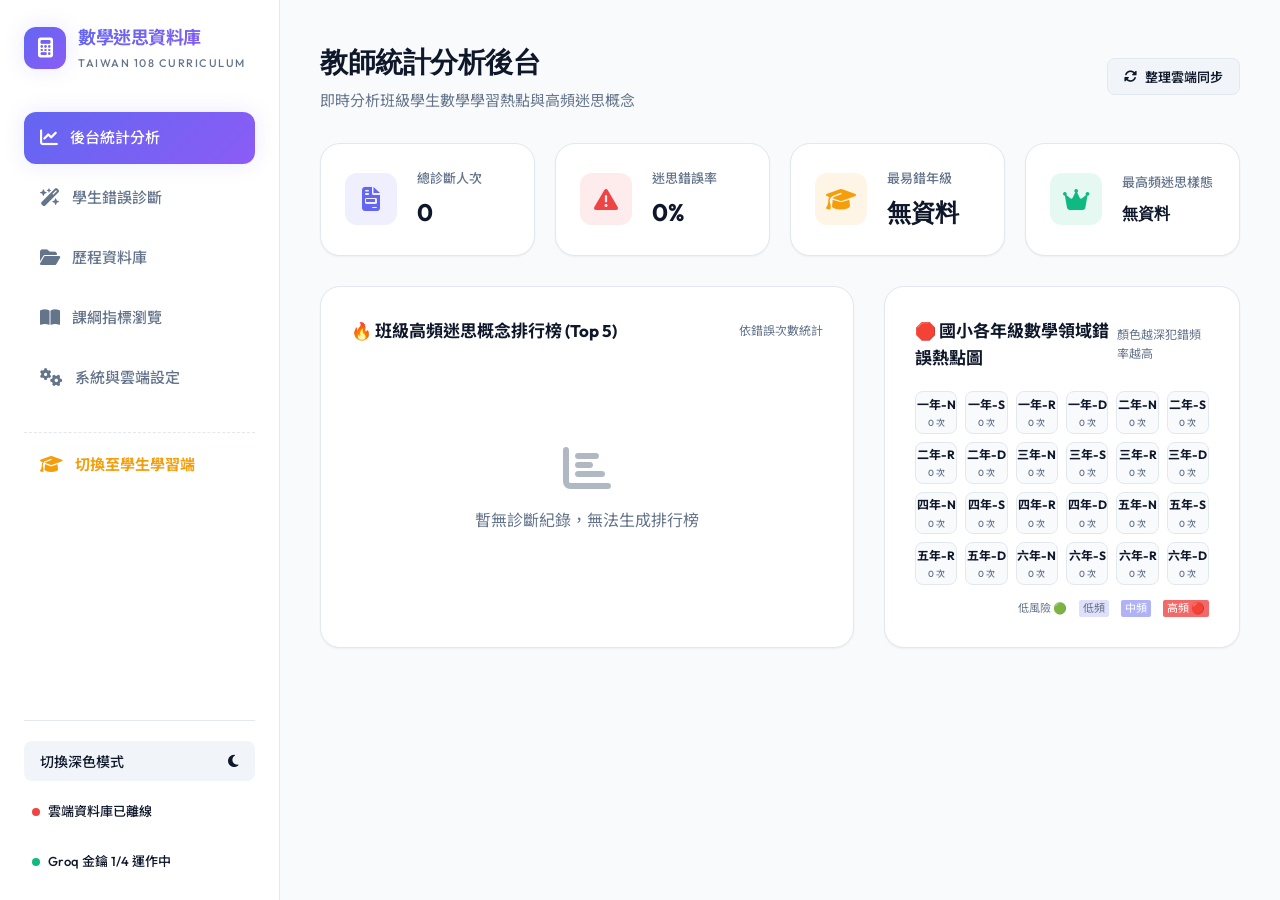
==== commit 068407e9: "Add files via upload" ====
--- a/index.html
+++ b/index.html
@@ -60,6 +60,10 @@
                     <span class="status-dot" id="db-status-dot"></span>
                     <span id="db-status-text">雲端資料庫已離線</span>
                 </div>
+                <div class="cloud-status" style="margin-top: 5px;">
+                    <span class="status-dot" id="groq-status-dot" style="background-color: var(--success);"></span>
+                    <span id="groq-status-text">Groq 金鑰載入中...</span>
+                </div>
             </div>
         </aside>
 
@@ -160,7 +164,7 @@
                 <div class="page-header">
                     <div>
                         <h2>學生計算過程診斷</h2>
-                        <p>輸入題目並上傳學生的手寫計算圖片，讓 Gemini AI 智慧分析錯誤類型與迷思概念</p>
+                        <p>輸入題目並上傳學生的手寫計算圖片，讓 Groq AI 智慧分析錯誤類型與迷思概念</p>
                     </div>
                 </div>
 
@@ -168,7 +172,7 @@
                 <div id="api-warning-banner" class="api-warning-banner" style="display: none;">
                     <div class="warning-icon"><i class="fa-solid fa-triangle-exclamation"></i></div>
                     <div class="warning-text" style="flex-grow: 1;">
-                        <strong>提醒：</strong> 本機尚未設定 Google Gemini API Key。您可以在此貼入金鑰，或切換至免金鑰的本地 AI 引擎：
+                        <strong>提醒：</strong> 本機尚未設定 Groq API Key。您可以在此貼入金鑰，或切換至免金鑰的本地 AI 引擎：
                     </div>
                     <div class="quick-api-input" style="gap: 8px; flex-wrap: wrap;">
                         <input type="password" id="banner-api-key" placeholder="貼上 Groq API Key" style="max-width: 180px;">
@@ -427,9 +431,9 @@
                         </div>
                         
                         <div class="form-group">
-                            <label class="form-label" for="setting-groq-key">Groq API Key <span style="color:var(--danger)">*</span></label>
-                            <input type="password" id="setting-groq-key" class="form-control" placeholder="輸入以 Groq Console 獲取的 API_KEY">
-                            <p class="upload-hint" style="margin-top: 6px;">⚠️ 備註：此金鑰僅會加密儲存於您本機瀏覽器的 localStorage 中，不會流向其他伺服器，安全無虞。</p>
+                            <label class="form-label" for="setting-groq-key">Groq API Key(s) <span style="color:var(--danger)">*</span></label>
+                            <textarea id="setting-groq-key" class="form-control" rows="3" placeholder="請輸入 API 金鑰。支援輸入多組金鑰（每行一組）以進行自動輪替與防額度超載。"></textarea>
+                            <p class="upload-hint" style="margin-top: 6px;">⚠️ 備註：此金鑰僅會加密儲存於您本機瀏覽器的 localStorage 中，多組金鑰將會自動輪替使用，安全無虞。</p>
                         </div>
 
                         <div class="form-row">
@@ -614,9 +618,9 @@
     <!-- 載入 Supabase JS SDK (自帶 Client 工廠) -->
     <script src="https://cdn.jsdelivr.net/npm/@supabase/supabase-js@2"></script>
     
-    <!-- 應用程式邏輯檔案 -->
-    <script src="data.js"></script>
-    <script src="db.js"></script>
-    <script src="app.js"></script>
+    <!-- 教師後台邏輯 -->
+    <script src="data.js?v=2026061401"></script>
+    <script src="db.js?v=2026061401"></script>
+    <script src="app.js?v=2026061401"></script>
 </body>
 </html>
--- a/style.css
+++ b/style.css
@@ -1269,3 +1269,119 @@
 .quick-api-input button:hover {
     background-color: var(--primary-hover);
 }
+
+/* ==========================================
+   12. 行動裝置響應式 RWD 樣式 (Teacher Dashboard)
+   ========================================== */
+@media (max-width: 992px) {
+    .dashboard-charts {
+        grid-template-columns: 1fr;
+    }
+    .split-layout {
+        grid-template-columns: 1fr;
+    }
+}
+
+@media (max-width: 768px) {
+    .app-container {
+        flex-direction: column;
+    }
+    
+    .sidebar {
+        width: 100%;
+        position: relative;
+        height: auto;
+        padding: 15px;
+        flex-direction: column;
+        border-right: none;
+        border-bottom: 1px solid var(--border-color);
+        z-index: 10;
+    }
+    
+    .brand-section {
+        margin-bottom: 15px;
+        justify-content: flex-start;
+    }
+    
+    .nav-menu {
+        flex-direction: row;
+        overflow-x: auto;
+        padding-bottom: 5px;
+        gap: 8px;
+        /* 隱藏捲軸但允許滑動 */
+        -ms-overflow-style: none;  
+        scrollbar-width: none;  
+    }
+    
+    .nav-menu::-webkit-scrollbar {
+        display: none;
+    }
+    
+    .nav-item {
+        padding: 10px 14px;
+        white-space: nowrap;
+        font-size: 14px;
+        flex-shrink: 0;
+    }
+    
+    .sidebar-footer {
+        display: none;
+    }
+    
+    .main-content {
+        margin-left: 0;
+        padding: 15px;
+        min-height: auto;
+    }
+    
+    .page-header h2 {
+        font-size: 24px;
+    }
+    
+    .dashboard-stats {
+        grid-template-columns: 1fr;
+        gap: 15px;
+    }
+    
+    .card {
+        padding: 20px;
+    }
+    
+    .drawer-content {
+        width: 100vw;
+        right: -100vw;
+    }
+    
+    .drawer-header {
+        padding: 15px;
+    }
+    
+    .drawer-body {
+        padding: 15px;
+    }
+    
+    .filter-bar {
+        flex-direction: column;
+        align-items: stretch;
+    }
+    
+    .search-input-wrapper {
+        width: 100%;
+    }
+    
+    .table-container {
+        margin-top: 10px;
+        border: 1px solid var(--border-color);
+        border-radius: var(--radius-sm);
+    }
+    
+    .api-warning-banner {
+        flex-direction: column;
+        align-items: flex-start;
+    }
+    
+    .quick-api-input {
+        width: 100%;
+        flex-wrap: wrap;
+    }
+}
